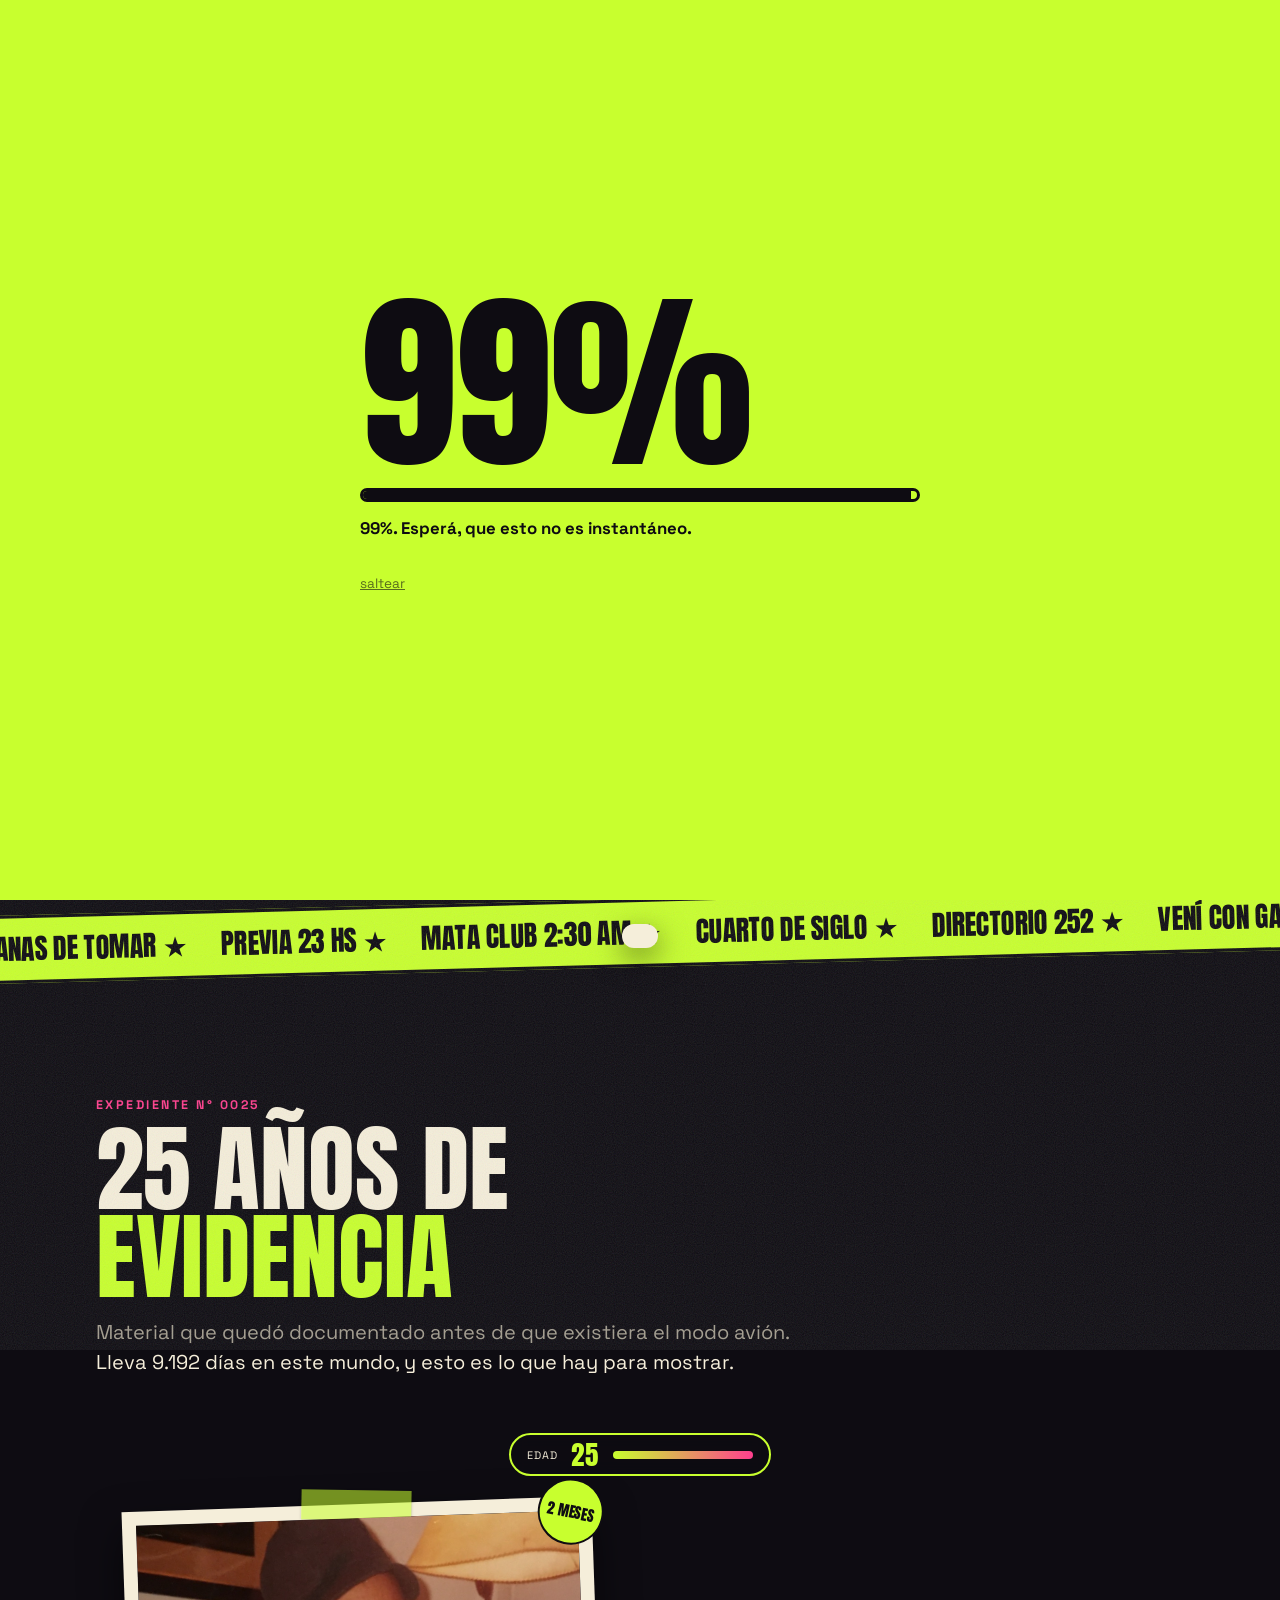
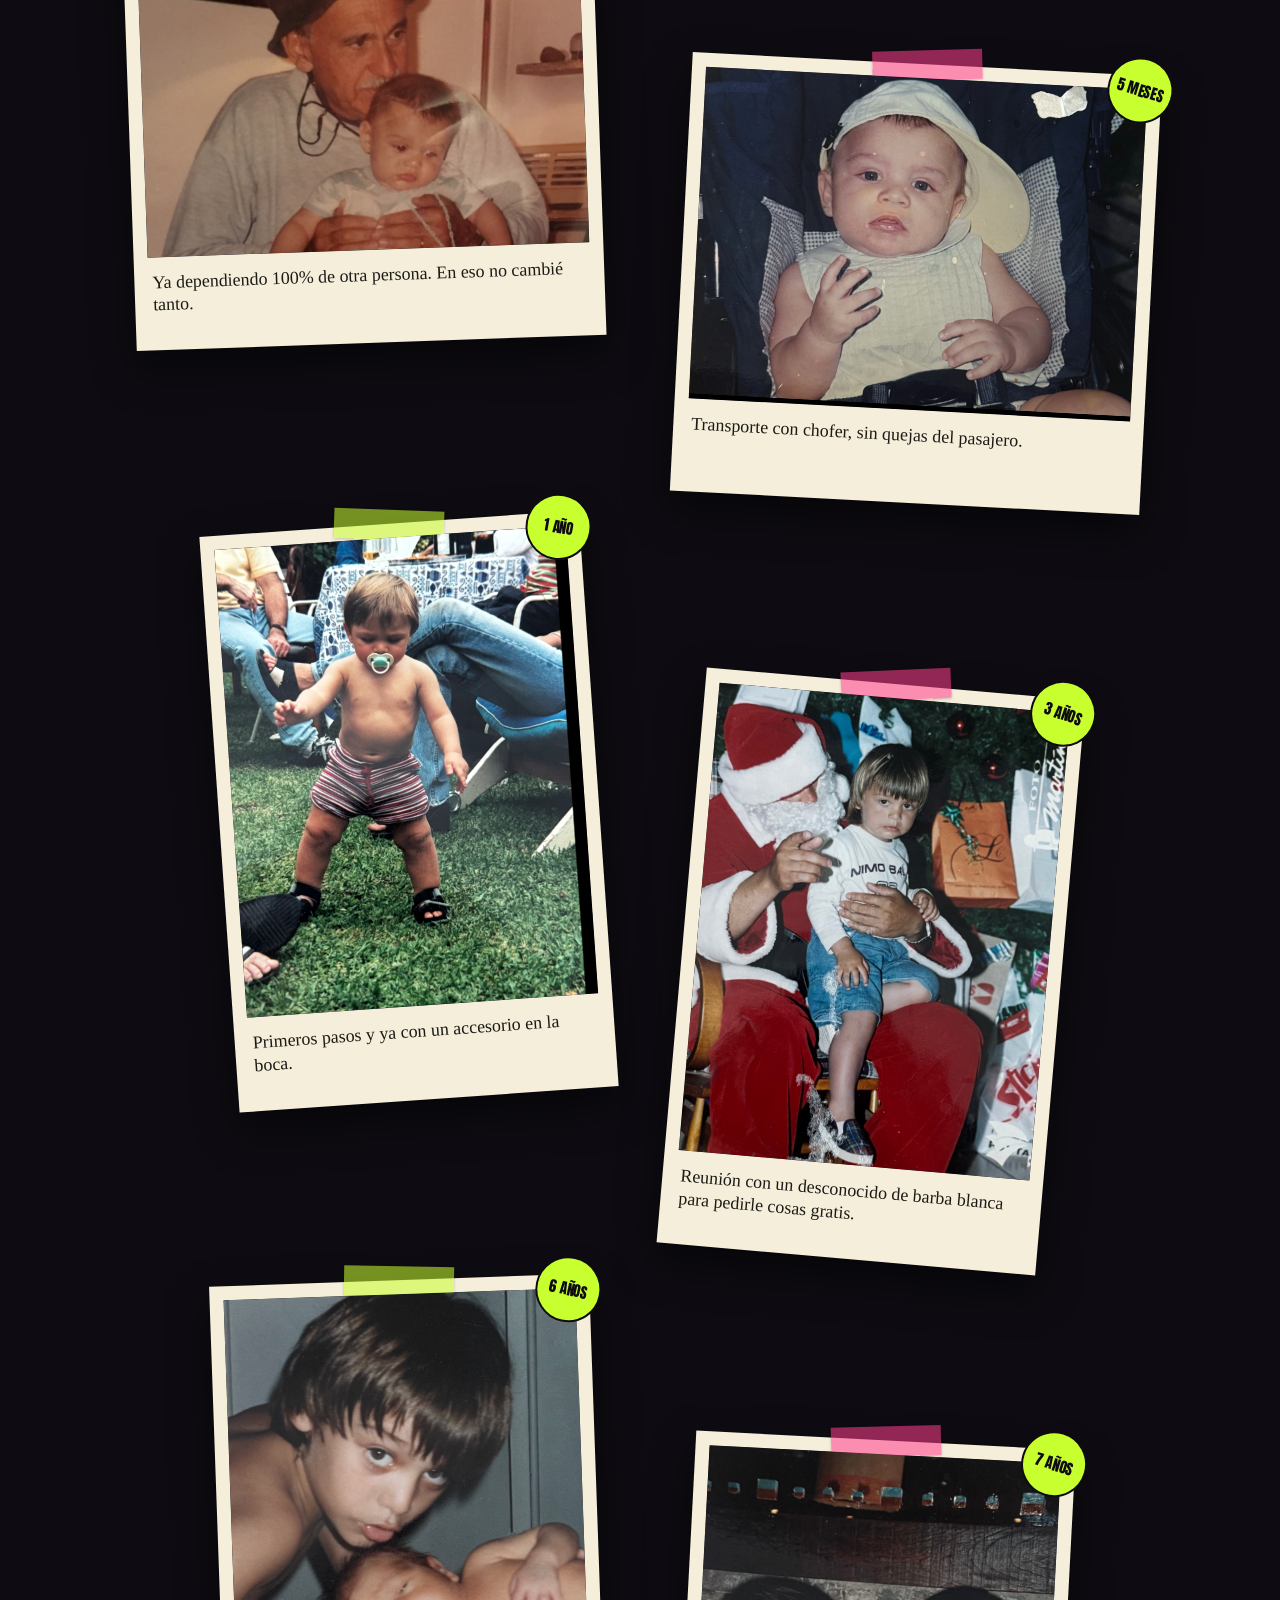
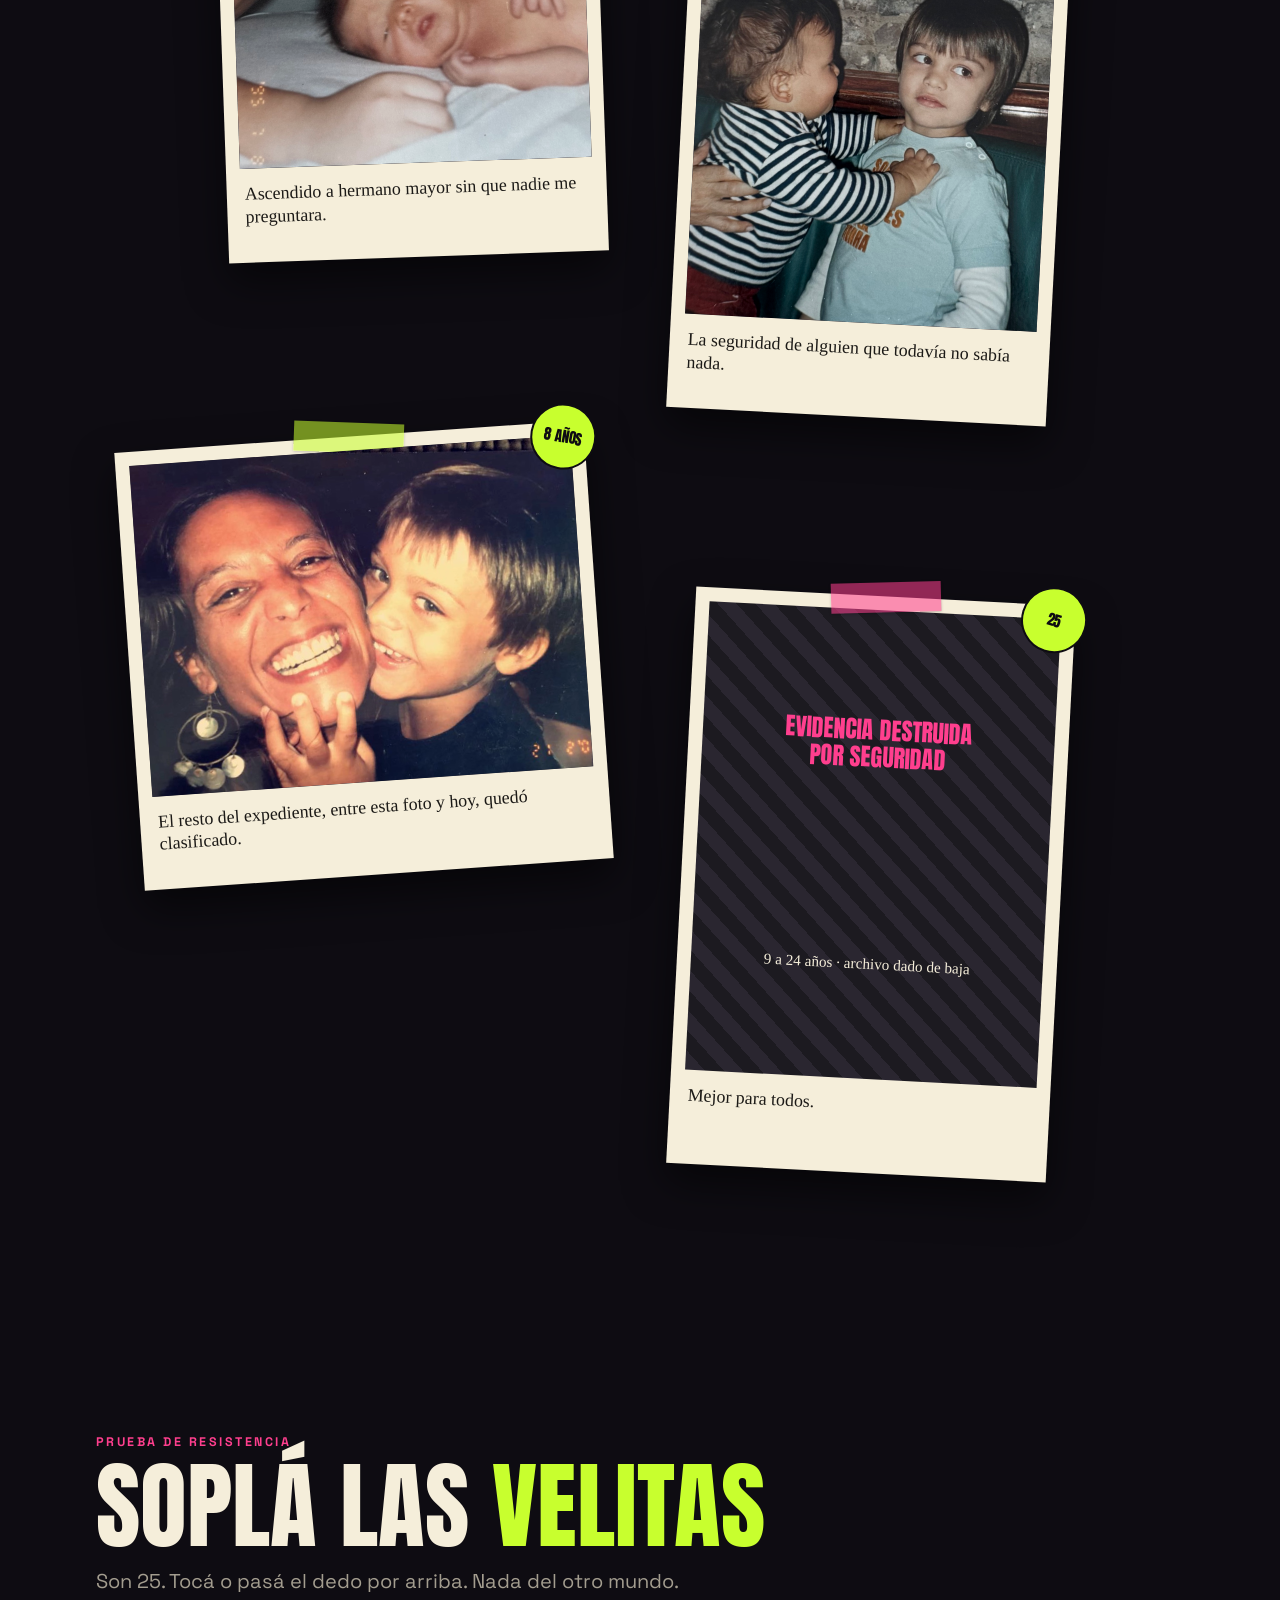
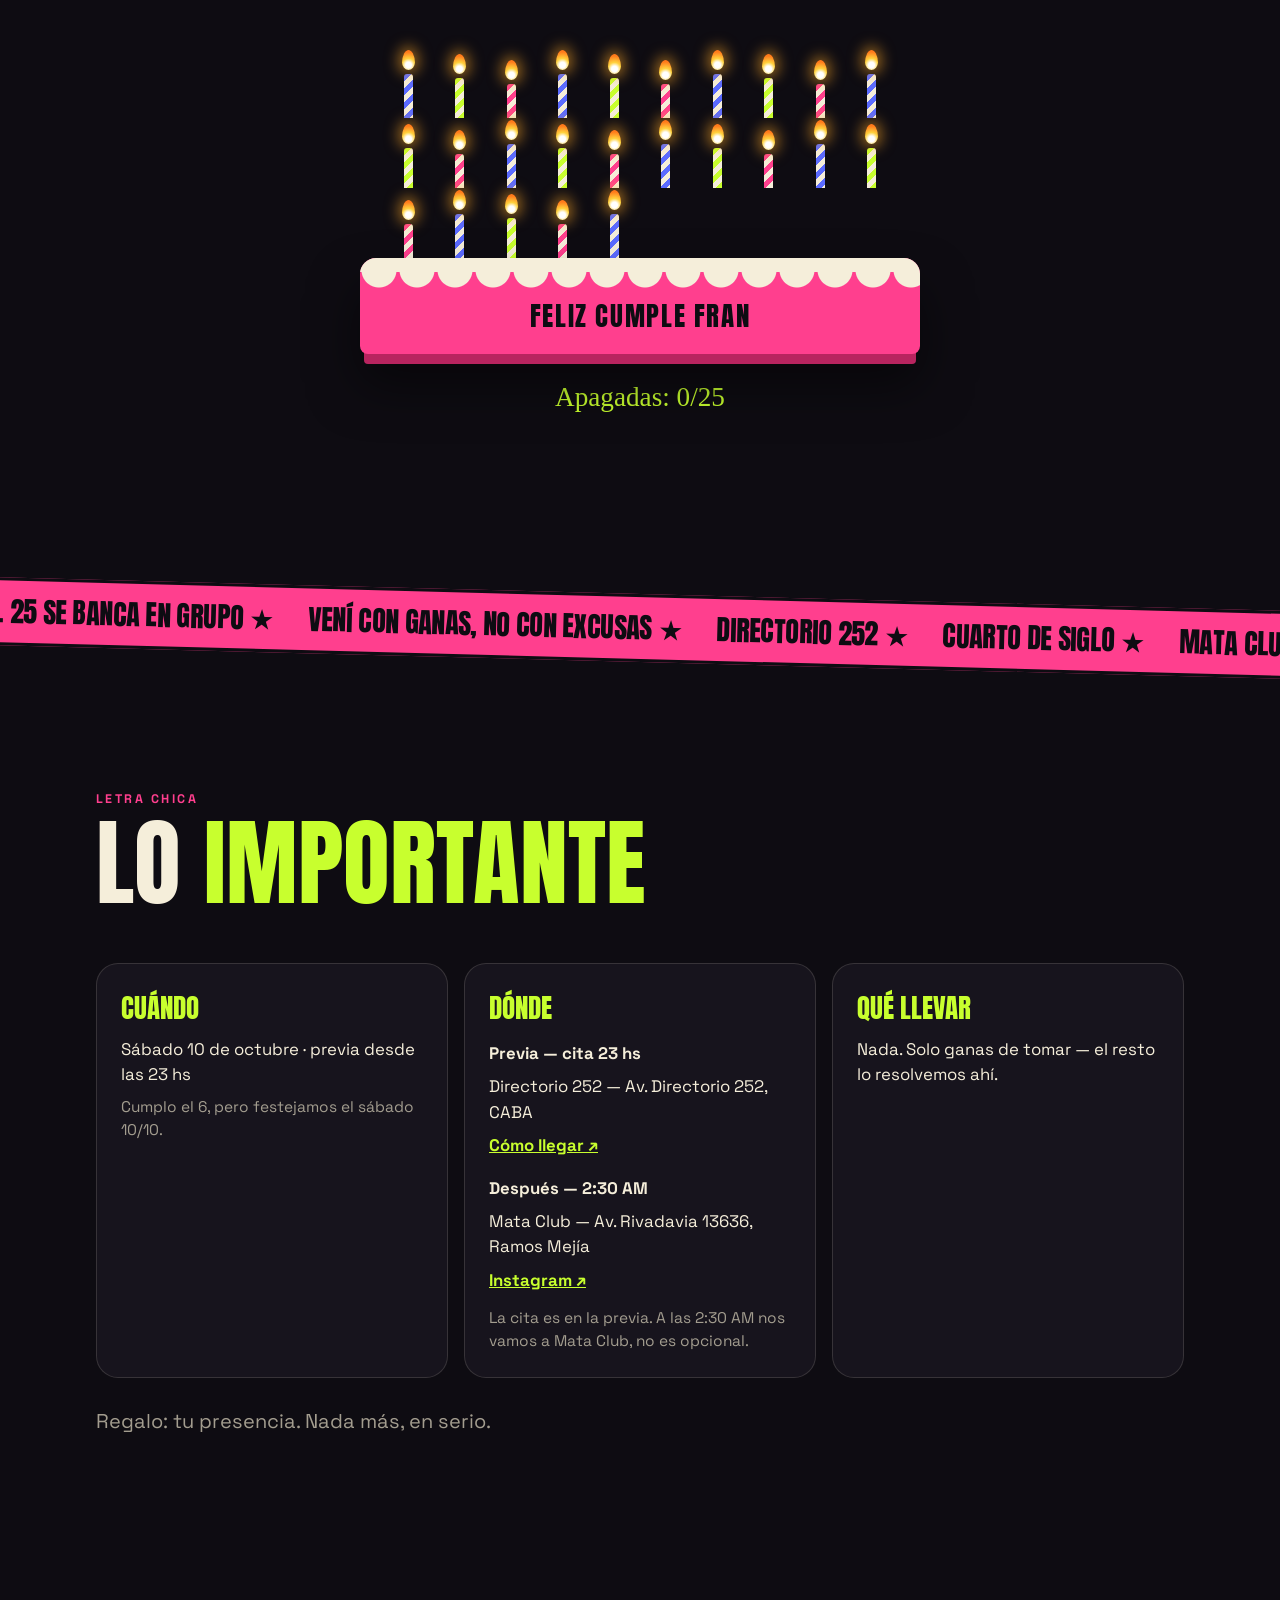
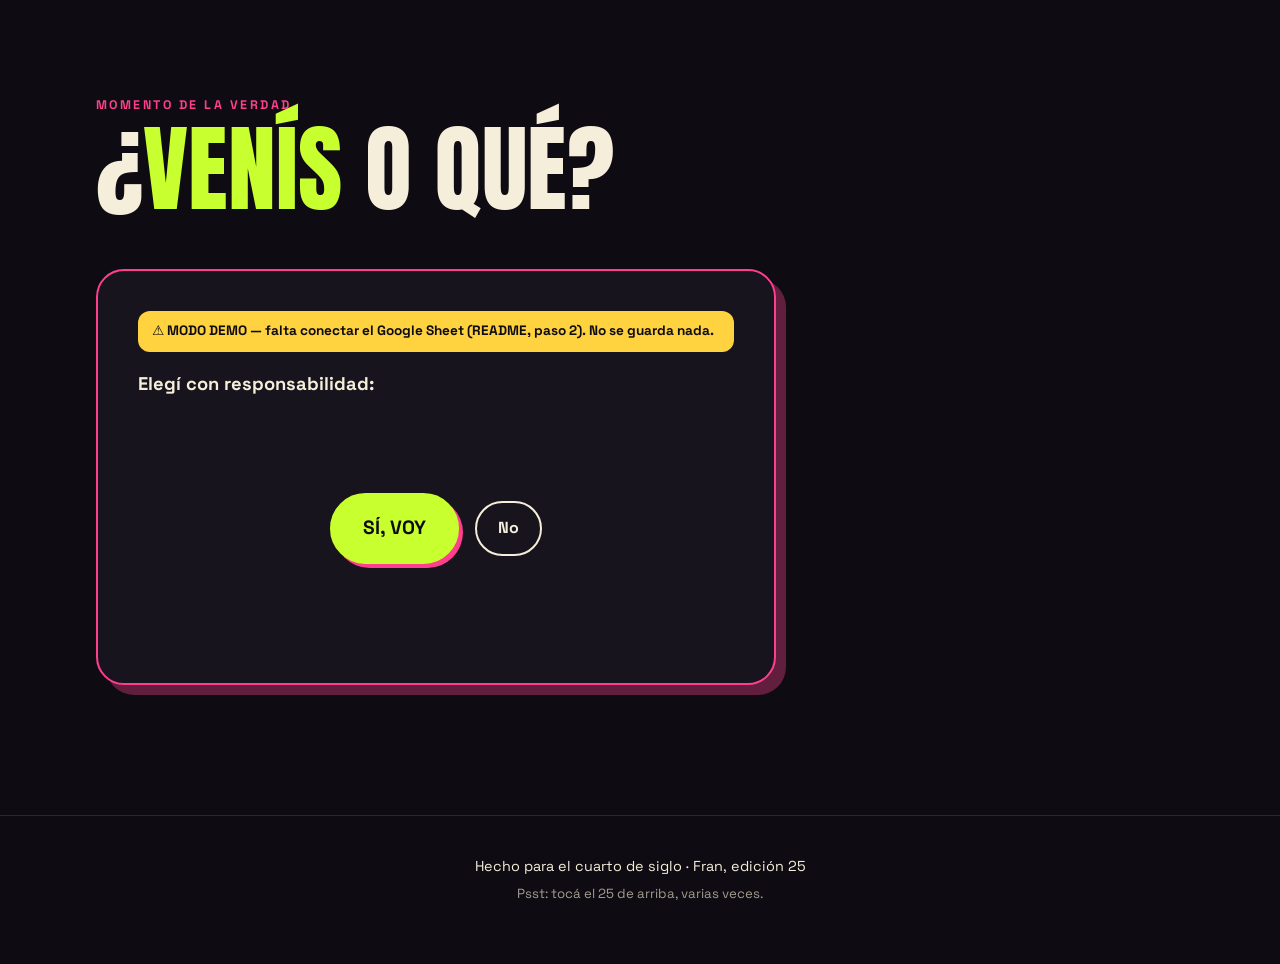
==== index.html @ 1d2de3bd "Invitación para el cumple de 25 de Fran Sitio estático (HTML/CSS/JS vanilla) con RSVP por pasos, pre" ====
<!doctype html>
<html lang="es-AR">
<head>
  <meta charset="utf-8">
  <meta name="viewport" content="width=device-width, initial-scale=1, viewport-fit=cover">
  <meta name="robots" content="noindex, nofollow">
  <meta name="theme-color" content="#0e0c12">
  <title>Fran cumple 25</title>
  <meta name="description" content="Cuarto de siglo. Previa, después Mata Club. Confirmá tu asistencia.">

  <!-- Preview al compartir por WhatsApp. og:image tiene que ser URL ABSOLUTA (ver README) -->
  <meta property="og:title" content="Fran cumple 25">
  <meta property="og:description" content="Sábado 10/10 · Previa 23 hs · Confirmá acá.">
  <meta property="og:type" content="website">
  <meta property="og:url" content="https://fran-cumple-25.netlify.app/">
  <meta property="og:image" content="https://fran-cumple-25.netlify.app/img/og.jpg">

  <link rel="icon" href="data:image/svg+xml,<svg xmlns='http://www.w3.org/2000/svg' viewBox='0 0 100 100'><text y='.9em' font-size='90'>🎂</text></svg>">
  <link rel="preconnect" href="https://fonts.googleapis.com">
  <link rel="preconnect" href="https://fonts.gstatic.com" crossorigin>
  <link href="https://fonts.googleapis.com/css2?family=Anton&family=Permanent+Marker&family=Space+Grotesk:wght@400;500;700&display=swap" rel="stylesheet">
  <link rel="stylesheet" href="css/styles.css">
</head>
<body class="is-loading">

  <div class="grain" aria-hidden="true"></div>
  <canvas id="confetti" aria-hidden="true"></canvas>
  <div id="toast" role="status" aria-live="polite"></div>
  <div class="egg-badge" id="egg-badge" aria-live="polite"></div>

  <!-- ============ LOADER ============ -->
  <div id="loader">
    <div class="loader-inner">
      <p class="loader-pct"><span id="loader-num">0</span>%</p>
      <div class="loader-bar"><i id="loader-fill"></i></div>
      <p class="loader-msg" id="loader-msg">Cargando un cuarto de siglo…</p>
      <button class="loader-skip" id="loader-skip" type="button">saltear</button>
    </div>
  </div>

  <!-- ============ HERO ============ -->
  <header class="hero">
    <div class="hero-top">
      <span>★ Invitación oficial ★</span>
    </div>

    <svg class="badge" viewBox="0 0 200 200" aria-hidden="true">
      <defs><path id="circ" d="M100,100 m-76,0 a76,76 0 1,1 152,0 a76,76 0 1,1 -152,0"/></defs>
      <circle cx="100" cy="100" r="99"/>
      <g class="badge-spin">
        <text><textPath href="#circ" textLength="470">25 AÑOS ★ 10/10 ★ 25 AÑOS ★ 10/10 ★</textPath></text>
      </g>
      <text class="badge-sub" x="100" y="112" text-anchor="middle">25 · 10/10</text>
    </svg>

    <h1 class="hero-title">
      <span class="hero-name" id="hero-name" data-cfg="nombre"></span>
      <span class="hero-row">
        <span class="hero-cumple">cumple</span>
        <button class="hero-25" id="hero-25" type="button" aria-label="25 años">25</button>
      </span>
    </h1>

    <p class="hero-sub" id="hero-sub">Un cuarto de siglo. No redondea ni para bien ni para mal.</p>

    <p class="hero-meta">
      <span data-cfg="fechaTexto"></span>
    </p>

    <div class="countdown" id="countdown" aria-label="Cuenta regresiva">
      <div><b id="cd-d">00</b><small>días</small></div>
      <div><b id="cd-h">00</b><small>horas</small></div>
      <div><b id="cd-m">00</b><small>min</small></div>
      <div><b id="cd-s">00</b><small>seg</small></div>
    </div>

    <p class="hero-scroll">bajá que hay más ↓</p>
  </header>

  <div class="tape" aria-hidden="true"><div class="tape-track" id="tape-1"></div></div>

  <!-- ============ FOTOS ============ -->
  <section class="section fotos" id="fotos">
    <div class="section-head">
      <p class="kicker">Expediente N° 0025</p>
      <h2>25 años de <em>evidencia</em></h2>
      <p class="lead">Material que quedó documentado antes de que existiera el modo avión. <span id="vivo"></span></p>
    </div>

    <div class="edadometro" id="edadometro">
      <span class="edad-label">EDAD</span>
      <b id="edad-num">00</b>
      <span class="edad-bar"><i id="edad-fill"></i></span>
    </div>

    <div class="polaroids" id="polaroids"></div>
  </section>

  <!-- ============ VELITAS ============ -->
  <section class="section velas-sec" id="velitas">
    <div class="section-head">
      <p class="kicker">Prueba de resistencia</p>
      <h2>Soplá las <em>velitas</em></h2>
      <p class="lead">Son 25. Tocá o pasá el dedo por arriba. Nada del otro mundo.</p>
    </div>
    <div class="cake" id="cake">
      <div class="velas" id="velas"></div>
      <div class="cake-body" aria-hidden="true"><span>FELIZ CUMPLE <span data-cfg="nombre"></span></span></div>
    </div>
    <p class="velas-status" id="velas-status" aria-live="polite">Apagadas: 0/25</p>
    <button class="btn btn-ghost" id="velas-reset" type="button" hidden>Prenderlas de nuevo</button>
  </section>

  <div class="tape tape-pink" aria-hidden="true"><div class="tape-track" id="tape-2"></div></div>

  <!-- ============ INFO ============ -->
  <section class="section info" id="info">
    <div class="section-head">
      <p class="kicker">Letra chica</p>
      <h2>Lo <em>importante</em></h2>
    </div>
    <div class="cards">
      <article class="card">
        <h3>Cuándo</h3>
        <p data-cfg="fechaTexto"></p>
        <p class="muted">Cumplo el 6, pero festejamos el sábado 10/10.</p>
      </article>
      <article class="card">
        <h3>Dónde</h3>
        <p class="card-sub">Previa — cita <span data-cfg="previa.cita"></span></p>
        <p><span data-cfg="previa.nombre"></span> — <span data-cfg="previa.direccion"></span></p>
        <p class="card-links">
          <a data-href="previa.maps" target="_blank" rel="noopener">Cómo llegar ↗</a>
        </p>
        <p class="card-sub" style="margin-top:10px">Después — <span data-cfg="after.hora"></span></p>
        <p><span data-cfg="after.nombre"></span> — <span data-cfg="after.direccion"></span></p>
        <p class="card-links">
          <a data-href="after.instagram" target="_blank" rel="noopener">Instagram ↗</a>
        </p>
        <p class="muted" style="margin-top:6px">La cita es en la previa. A las <span data-cfg="after.hora"></span> nos vamos a Mata Club, no es opcional.</p>
      </article>
      <article class="card">
        <h3>Qué llevar</h3>
        <p>Nada. Solo ganas de tomar — el resto lo resolvemos ahí.</p>
      </article>
    </div>
    <p class="lead info-extra">Regalo: tu presencia. Nada más, en serio.</p>
  </section>

  <!-- ============ RSVP ============ -->
  <section class="section rsvp" id="rsvp">
    <div class="section-head">
      <p class="kicker">Momento de la verdad</p>
      <h2>¿<em>Venís</em> o qué?</h2>
    </div>

    <div class="rsvp-box">
      <p class="demo-flag" id="demo-flag" hidden>⚠️ MODO DEMO — falta conectar el Google Sheet (README, paso 2). No se guarda nada.</p>

      <!-- Paso 1: sí / no -->
      <div class="step is-active" data-step="choice">
        <p class="step-q">Elegí con responsabilidad:</p>
        <div class="arena" id="arena">
          <button class="btn btn-acid btn-big" id="btn-si" type="button">SÍ, VOY</button>
          <button class="btn btn-ghost" id="btn-no" type="button">No</button>
        </div>
      </div>

      <!-- Paso 2: datos -->
      <form class="step" data-step="datos" id="form-datos" novalidate>
        <p class="step-count">Paso 1 de 2 — Tus datos</p>
        <label>Género *
          <select name="genero" required>
            <option value="" disabled selected>Elegí una opción</option>
            <option value="hombre">Hombre</option>
            <option value="mujer">Mujer</option>
          </select>
        </label>
        <label>Nombre y apellido *
          <input name="nombre" type="text" autocomplete="name" required maxlength="80" placeholder="Como en el DNI, para que no haya lío en la puerta">
        </label>
        <label>Mensaje para el cumpleañero <span class="opt">(opcional)</span>
          <textarea name="mensaje" rows="3" maxlength="500" placeholder="Algo copado, o directamente nada"></textarea>
        </label>
        <!-- honeypot anti-bots: los humanos no lo ven -->
        <input class="hp" name="website" type="text" tabindex="-1" autocomplete="off" aria-hidden="true">
        <div class="step-actions">
          <button class="btn btn-ghost" type="button" data-goto="choice">← Volver</button>
          <button class="btn btn-acid" type="submit">Siguiente: la parte que duele →</button>
        </div>
      </form>

      <!-- Paso 3: pago -->
      <form class="step" data-step="pago" id="form-pago" novalidate>
        <p class="step-count">Paso 2 de 2 — La parte que duele</p>
        <p class="pay-lead">Transferí <span class="pay-precio" id="pago-precio"></span> a este alias y recién ahí confirmá:</p>

        <div class="alias">
          <div>
            <small>ALIAS</small>
            <b id="alias-text" data-cfg="pago.alias"></b>
            <small>Titular: <span data-cfg="pago.titular"></span></small>
          </div>
          <button class="btn btn-pink" type="button" id="alias-copy">Copiar</button>
        </div>

        <label>¿A nombre de quién sale la transferencia? *
          <input name="titular" type="text" required maxlength="80" placeholder="Para encontrarte en el home banking">
        </label>

        <label class="check">
          <input name="transfirio" type="checkbox" required>
          <span>Ya transferí.</span>
        </label>

        <p class="form-error" id="pago-error" hidden></p>
        <div class="step-actions">
          <button class="btn btn-ghost" type="button" data-goto="datos">← Volver</button>
          <button class="btn btn-acid" type="submit" id="btn-confirmar">Confirmar asistencia</button>
        </div>
      </form>

      <!-- Paso alternativo: no viene -->
      <form class="step" data-step="no" id="form-no" novalidate>
        <p class="step-count">Qué decepción.</p>
        <label>Nombre y apellido *
          <input name="nombre" type="text" autocomplete="name" required maxlength="80" placeholder="Para saber a quién dejar de saludar">
        </label>
        <label>Excusa *
          <textarea name="excusa" rows="3" required maxlength="500" placeholder="'Tengo un compromiso' ya la usaron"></textarea>
        </label>
        <input class="hp" name="website" type="text" tabindex="-1" autocomplete="off" aria-hidden="true">
        <p class="form-error" id="no-error" hidden></p>
        <div class="step-actions">
          <button class="btn btn-acid" type="button" data-goto="choice">Me arrepentí, voy</button>
          <button class="btn btn-ghost" type="submit" id="btn-no-enviar">Enviar excusa</button>
        </div>
      </form>

      <!-- Éxito: ticket -->
      <div class="step" data-step="ok">
        <p class="ok-title">Adentro.</p>
        <p class="ok-lead">Sacale captura a tu entrada.</p>
        <div class="ticket" id="ticket">
          <div class="ticket-main">
            <small>ENTRADA OFICIAL · <span data-cfg="nombre"></span> cumple 25</small>
            <b class="ticket-name" id="ticket-name">—</b>
            <p><span data-cfg="fechaTexto"></span><br><span data-cfg="previa.nombre"></span> · <span data-cfg="previa.direccion"></span></p>
            <p class="ticket-vale">VALE POR: un lugar en la previa y en Mata Club</p>
          </div>
          <div class="ticket-stub">
            <span class="ticket-num" id="ticket-num">N° 0025-0000</span>
            <span class="barcode" aria-hidden="true"></span>
            <span class="ticket-admit">ADMIT ONE</span>
          </div>
        </div>
        <p class="muted center">La entrada se valida cuando Fran vea la transferencia.</p>
      </div>

      <!-- Éxito: no viene -->
      <div class="step" data-step="ok-no">
        <p class="ok-title">Excusa recibida.</p>
        <p class="ok-lead">Si cambiás de opinión, recargá la página y decí que sí.</p>
      </div>
    </div>
  </section>

  <footer class="footer">
    <p>Hecho para el cuarto de siglo · <span data-cfg="nombre"></span>, edición 25</p>
    <p class="muted">Psst: tocá el 25 de arriba, varias veces.</p>
  </footer>

  <script src="js/config.js"></script>
  <script src="js/main.js"></script>
</body>
</html>
---- css/styles.css ----
/* ============================================================
   Fran cumple 25 — negro, verde ácido y polaroids
   ============================================================ */
:root {
  --bg: #0e0c12;
  --bg-2: #17141d;
  --ink: #f5eeda;
  --muted: #a39d8f;
  --acid: #c8ff2e;
  --pink: #ff3f8e;
  --blue: #5b6bff;
  --paper: #f5eeda;
  --dark: #0e0c12;
  --display: "Anton", "Impact", "Arial Narrow Bold", sans-serif;
  --body: "Space Grotesk", system-ui, -apple-system, "Segoe UI", sans-serif;
  --hand: "Permanent Marker", "Comic Sans MS", cursive;
  --gutter: clamp(18px, 5vw, 56px);
  --ease-out: cubic-bezier(.2, .9, .25, 1.15);
}

*, *::before, *::after { box-sizing: border-box; }
html { scroll-behavior: smooth; -webkit-text-size-adjust: 100%; overflow-x: clip; }
html.modo-crisis { --acid: #ff3f8e; --pink: #c8ff2e; }
body {
  margin: 0;
  background: var(--bg);
  color: var(--ink);
  font-family: var(--body);
  font-size: 1.05rem;
  line-height: 1.5;
  overflow-x: hidden;
  -webkit-font-smoothing: antialiased;
}
body.is-loading { overflow: hidden; }
img { max-width: 100%; display: block; }
a { color: var(--acid); }
h1, h2, h3, p { margin: 0; }
button { font: inherit; color: inherit; cursor: pointer; }
[hidden] { display: none !important; }
::selection { background: var(--pink); color: var(--dark); }

.muted { color: var(--muted); font-size: .92em; }
.center { text-align: center; }

/* ---------- textura + capas fijas ---------- */
.grain {
  position: fixed; inset: -50%; z-index: 50; pointer-events: none; opacity: .13;
  background-image: url("data:image/svg+xml,%3Csvg xmlns='http://www.w3.org/2000/svg' width='200' height='200'%3E%3Cfilter id='n'%3E%3CfeTurbulence type='fractalNoise' baseFrequency='.9' numOctaves='2' stitchTiles='stitch'/%3E%3C/filter%3E%3Crect width='100%25' height='100%25' filter='url(%23n)'/%3E%3C/svg%3E");
  animation: grain 1.2s steps(6) infinite;
}
@keyframes grain {
  0% { transform: translate(0, 0); } 20% { transform: translate(-3%, 2%); }
  40% { transform: translate(2%, -3%); } 60% { transform: translate(-2%, -2%); }
  80% { transform: translate(3%, 3%); } 100% { transform: translate(0, 0); }
}
#confetti { position: fixed; inset: 0; width: 100%; height: 100%; z-index: 90; pointer-events: none; }
#toast {
  position: fixed; left: 50%; bottom: 24px; z-index: 95;
  transform: translate(-50%, calc(100% + 48px)); transition: transform .45s var(--ease-out);
  background: var(--ink); color: var(--dark); font-weight: 700;
  padding: 12px 18px; border-radius: 999px; max-width: calc(100vw - 32px); text-align: center;
  box-shadow: 0 10px 30px rgba(0, 0, 0, .5);
}
#toast.show { transform: translate(-50%, 0); }

/* ---------- botones ---------- */
.btn {
  display: inline-flex; align-items: center; justify-content: center; gap: .4em;
  font-family: var(--body); font-weight: 700; font-size: 1rem; text-decoration: none;
  padding: .85em 1.3em; border-radius: 999px; border: 2px solid var(--dark);
  box-shadow: 4px 4px 0 var(--dark); transition: transform .15s, box-shadow .15s;
  -webkit-tap-highlight-color: transparent;
}
.btn:hover { transform: translate(-2px, -2px); box-shadow: 6px 6px 0 var(--dark); }
.btn:active { transform: translate(3px, 3px); box-shadow: 1px 1px 0 var(--dark); }
.btn-acid { background: var(--acid); color: var(--dark); }
.btn-pink { background: var(--pink); color: var(--dark); }
.btn-ghost { background: transparent; color: var(--ink); border-color: var(--ink); box-shadow: none; }
.btn-ghost:hover { box-shadow: none; background: rgba(245, 238, 218, .08); }
.btn-big { font-size: 1.2rem; padding: 1em 1.6em; }
.btn[disabled] { opacity: .6; pointer-events: none; }
.hero .btn-acid, .rsvp .btn-acid { box-shadow: 4px 4px 0 var(--pink); border-color: var(--acid); }
.hero .btn-acid:hover, .rsvp .btn-acid:hover { box-shadow: 6px 6px 0 var(--pink); }

/* ---------- loader ---------- */
#loader {
  position: fixed; inset: 0; z-index: 100; background: var(--acid); color: var(--dark);
  display: grid; place-items: center; padding: var(--gutter);
  transition: clip-path .9s cubic-bezier(.8, 0, .2, 1);
  clip-path: inset(0 0 0 0);
}
#loader.done { clip-path: inset(0 0 100% 0); pointer-events: none; }
.loader-inner { width: min(560px, 100%); }
.loader-pct { font-family: var(--display); font-size: clamp(5rem, 28vw, 12rem); line-height: .9; }
.loader-bar { height: 14px; border: 3px solid var(--dark); border-radius: 99px; overflow: hidden; margin: 18px 0 14px; }
.loader-bar i { display: block; height: 100%; width: 0%; background: var(--dark); transition: width .3s; }
.loader-msg { font-weight: 700; min-height: 3em; }
.loader-skip { background: none; border: 0; padding: 8px 0; text-decoration: underline; opacity: .6; font-size: .85rem; }

/* ---------- hero ---------- */
.hero {
  position: relative; min-height: 100svh; padding: 18px var(--gutter) 28px;
  display: flex; flex-direction: column; align-items: flex-start; justify-content: center; gap: 14px;
  background:
    radial-gradient(60vw 50vh at 85% 10%, rgba(255, 63, 142, .22), transparent 70%),
    radial-gradient(70vw 60vh at 0% 100%, rgba(91, 107, 255, .22), transparent 70%);
  overflow: hidden;
}
.hero-top {
  position: absolute; top: 16px; left: var(--gutter); right: var(--gutter);
  display: flex; justify-content: space-between; gap: 12px;
  font-size: .72rem; letter-spacing: .14em; text-transform: uppercase; color: var(--muted);
}
.hero-title { font-family: var(--display); font-weight: 400; text-transform: uppercase; line-height: .82; width: 100%; margin-top: 36px; }
.hero-name {
  display: block; white-space: nowrap;
  font-size: min(calc(86vw / (var(--n, 4) * .58)), 17rem, 36svh);
  letter-spacing: -.01em;
}
.hero-name .ch { display: inline-block; transform: translateY(-130%) rotate(-12deg); opacity: 0; }
body:not(.is-loading) .hero-name .ch { animation: drop .8s var(--ease-out) forwards; animation-delay: calc(var(--i) * 70ms + 350ms); }
@keyframes drop { to { transform: none; opacity: 1; } }

.hero-row { display: flex; align-items: center; gap: clamp(10px, 3vw, 28px); margin-top: .04em; }
.hero-cumple {
  font-family: var(--hand); text-transform: none; color: var(--dark); background: var(--pink);
  font-size: clamp(1.4rem, 6vw, 3.4rem); line-height: 1; padding: .25em .5em .3em; transform: rotate(-6deg);
  box-shadow: 4px 4px 0 var(--ink);
}
.hero-25 {
  font-family: var(--display); font-size: min(44vw, 22rem, 40svh); line-height: .85;
  background: none; border: 0; padding: 0; color: transparent;
  -webkit-text-stroke: clamp(2px, .6vw, 5px) var(--acid);
  text-shadow: 0 0 18px rgba(200, 255, 46, .55), 0 0 60px rgba(200, 255, 46, .35);
  animation: flicker 5s infinite; user-select: none; -webkit-tap-highlight-color: transparent;
  transition: transform .2s var(--ease-out);
}
.hero-25:active { transform: scale(.94) rotate(-3deg); }
@keyframes flicker {
  0%, 18%, 22%, 25%, 53%, 57%, 100% { opacity: 1; }
  20%, 24%, 55% { opacity: .35; }
}
.hero-sub { font-size: clamp(1.05rem, 2.6vw, 1.5rem); max-width: 34ch; color: var(--ink); }
.hero-meta { display: flex; flex-wrap: wrap; gap: 4px 12px; font-weight: 700; text-transform: uppercase; letter-spacing: .06em; font-size: .92rem; color: var(--acid); }
.hero-meta .dot { color: var(--pink); }

.countdown { display: flex; gap: 8px; }
.countdown div {
  background: var(--bg-2); border: 1px solid rgba(245, 238, 218, .15); border-radius: 12px;
  padding: 8px 0 6px; width: clamp(62px, 17vw, 84px); text-align: center;
}
.countdown b { display: block; font-family: var(--display); font-weight: 400; font-size: clamp(1.7rem, 6vw, 2.4rem); line-height: 1; font-variant-numeric: tabular-nums; }
.countdown small { font-size: .65rem; text-transform: uppercase; letter-spacing: .12em; color: var(--muted); }
.countdown.is-over { font-family: var(--hand); font-size: 1.4rem; color: var(--pink); }
.hero-scroll { font-size: .8rem; color: var(--muted); animation: bob 2s ease-in-out infinite; }
@keyframes bob { 50% { transform: translateY(6px); } }

.badge {
  position: absolute; right: 8px; bottom: 18px;
  width: clamp(104px, 22vw, 190px); height: auto; transform: rotate(12deg);
  filter: drop-shadow(5px 6px 0 rgba(0, 0, 0, .6)); z-index: 2;
}
.badge circle { fill: var(--pink); }
.badge text { font-family: var(--display); font-size: 15px; fill: var(--dark); letter-spacing: 2px; }
.badge .badge-sub { font-size: 22px; letter-spacing: 0; }
.badge-spin { transform-origin: 100px 100px; animation: spin 14s linear infinite; }
@keyframes spin { to { transform: rotate(360deg); } }

.egg-badge {
  position: fixed; left: 50%; top: 18px; z-index: 96; transform: translate(-50%, -140%);
  background: var(--ink); color: var(--dark); font-family: var(--display); text-transform: uppercase;
  padding: 10px 20px; border-radius: 14px; border: 3px solid var(--dark); box-shadow: 5px 5px 0 var(--pink);
  transition: transform .4s var(--ease-out); font-size: 1rem; text-align: center; max-width: calc(100vw - 32px);
}
.egg-badge.show { transform: translate(-50%, 0); }

/* desktop: todo el título en una línea para llenar el ancho */
@media (min-width: 1000px) {
  .hero-title { display: flex; align-items: center; flex-wrap: wrap; gap: 0 3vw; margin-top: 24px; }
  .hero-name { font-size: min(17vw, 46svh); }
  .hero-25 { font-size: min(19vw, 50svh); }
  .hero-cumple { font-size: clamp(2rem, 3.4vw, 3.6rem); }
  .badge { bottom: clamp(30px, 8vh, 90px); right: clamp(30px, 6vw, 120px); width: clamp(180px, 16vw, 250px); }
}

/* ---------- cinta / marquee ---------- */
.tape { background: var(--acid); color: var(--dark); overflow: hidden; transform: rotate(-1.5deg) scale(1.03); border-block: 3px solid var(--dark); position: relative; z-index: 3; }
.tape-pink { background: var(--pink); transform: rotate(1.5deg) scale(1.03); }
.tape-track { display: flex; width: max-content; animation: marquee 28s linear infinite; font-family: var(--display); font-size: clamp(1.1rem, 3.4vw, 1.7rem); text-transform: uppercase; padding: .35em 0; white-space: nowrap; }
.tape-pink .tape-track { animation-direction: reverse; }
.tape-track span { padding-right: 1.2em; }
@keyframes marquee { to { transform: translateX(-50%); } }

/* ---------- secciones ---------- */
.section { padding: clamp(64px, 12vw, 130px) var(--gutter); max-width: 1200px; margin: 0 auto; }
.section-head { margin-bottom: clamp(28px, 6vw, 56px); max-width: 720px; }
.kicker { font-size: .78rem; letter-spacing: .2em; text-transform: uppercase; color: var(--pink); font-weight: 700; margin-bottom: 10px; }
h2 { font-family: var(--display); font-weight: 400; text-transform: uppercase; font-size: clamp(2.6rem, 10vw, 6rem); line-height: .92; }
h2 em { font-style: normal; color: var(--acid); }
.lead { margin-top: 16px; font-size: clamp(1.05rem, 2.2vw, 1.25rem); color: var(--muted); }
.lead span { color: var(--ink); }

.reveal { opacity: 0; transform: translateY(40px); transition: opacity .7s, transform .7s var(--ease-out); }
.reveal.in { opacity: 1; transform: none; }

/* ---------- edadómetro + polaroids ---------- */
.edadometro {
  position: sticky; top: 10px; z-index: 20; margin: 0 auto 28px; width: fit-content; max-width: 100%;
  display: flex; align-items: center; gap: 10px; justify-content: center; white-space: nowrap;
  background: rgba(14, 12, 18, .85); backdrop-filter: blur(8px); -webkit-backdrop-filter: blur(8px);
  border: 2px solid var(--acid); border-radius: 999px; padding: 6px 16px;
  font-size: .68rem; letter-spacing: .08em; text-transform: uppercase;
}
.edadometro b { font-family: var(--display); font-weight: 400; font-size: 1.7rem; line-height: 1; color: var(--acid); min-width: 1.3em; text-align: center; font-variant-numeric: tabular-nums; }
.edad-bar { width: clamp(36px, 12vw, 140px); height: 8px; border-radius: 9px; background: rgba(245, 238, 218, .15); overflow: hidden; }
.edad-bar i { display: block; height: 100%; width: 0; background: linear-gradient(90deg, var(--acid), var(--pink)); transition: width .5s; }

.fotos { overflow-x: clip; }
.polaroids { display: grid; align-items: start; grid-template-columns: 1fr; gap: clamp(36px, 8vw, 70px); justify-items: center; }
.polaroid {
  position: relative; width: min(84%, 380px); background: var(--paper); color: #1c1a17;
  padding: 14px 14px 18px; box-shadow: 0 18px 40px rgba(0, 0, 0, .55);
  transform: rotate(var(--r, 0deg)); transition: transform .45s var(--ease-out), opacity .7s;
}
.polaroid.reveal { opacity: 0; transform: translateY(70px) rotate(calc(var(--r) * 4)) scale(.92); }
.polaroid.reveal.in { opacity: 1; transform: rotate(var(--r)); }
.polaroid:hover, .polaroid:focus-visible { transform: rotate(0deg) scale(1.04); z-index: 5; }
.polaroid::before { /* cinta scotch */
  content: ""; position: absolute; top: -14px; left: 50%; width: 110px; height: 30px;
  transform: translateX(-50%) rotate(calc(var(--r) * -1.5));
  background: rgba(200, 255, 46, .55); box-shadow: 0 1px 3px rgba(0, 0, 0, .2);
}
.polaroid:nth-child(even)::before { background: rgba(255, 63, 142, .55); }
.polaroid-img { aspect-ratio: 3 / 4; background: #2a2630; overflow: hidden; }
.polaroid.is-wide { width: min(92%, 470px); }
.polaroid.is-wide .polaroid-img { aspect-ratio: 4 / 3; }
.polaroid-img img { width: 100%; height: 100%; object-fit: cover; filter: saturate(.9) contrast(1.05); }
.polaroid-ph {
  width: 100%; height: 100%; display: grid; place-items: center; text-align: center; color: var(--ink); padding: 16px;
  background: repeating-linear-gradient(45deg, #2a2630 0 14px, #231f29 14px 28px); font-size: .85rem;
}
.polaroid-ph span { font-size: 3.2rem; display: block; }
.polaroid-ph code { color: var(--acid); }
.polaroid figcaption { font-family: var(--hand); font-size: 1.12rem; line-height: 1.25; padding: 14px 4px 0; min-height: 4.2em; }
.polaroid-edad {
  position: absolute; top: -18px; right: -12px; min-width: 66px; height: 66px; padding: 0 6px; border-radius: 33px;
  display: grid; place-items: center; background: var(--acid); color: var(--dark);
  font-family: var(--display); font-size: .92rem; transform: rotate(14deg); border: 2px solid var(--dark); z-index: 2;
}
figure { margin: 0; }

/* polaroid final "evidencia destruida" */
.polaroid-censura .polaroid-img { background: repeating-linear-gradient(45deg, #2a2630 0 14px, #1c1a20 14px 28px); }
.polaroid-censura .censura-text {
  width: 100%; height: 100%; display: grid; place-items: center; text-align: center; padding: 20px;
  font-family: var(--display); text-transform: uppercase; font-size: clamp(1.1rem, 4vw, 1.5rem); line-height: 1.15; color: var(--pink);
}
.polaroid-censura .censura-text small { display: block; font-family: var(--hand); color: var(--ink); text-transform: none; font-size: .95rem; margin-top: 10px; }

@media (min-width: 820px) {
  .polaroids { grid-template-columns: 1fr 1fr; column-gap: 40px; row-gap: 20px; }
  .polaroid:nth-child(odd) { justify-self: end; margin-right: 4%; }
  .polaroid:nth-child(even) { justify-self: start; margin-left: 4%; margin-top: 160px; }
}

/* ---------- velitas ---------- */
.cake { max-width: 560px; margin-inline: auto; touch-action: pan-y; user-select: none; -webkit-user-select: none; }
.velas { display: grid; grid-template-columns: repeat(10, 1fr); row-gap: 4px; padding: 0 4%; }
.vela {
  position: relative; height: 66px; padding: 0; background: none; border: 0;
  display: flex; align-items: flex-end; justify-content: center; -webkit-tap-highlight-color: transparent;
}
.vela::after { /* el palito */
  content: ""; width: 9px; height: 40px; border-radius: 3px 3px 0 0;
  background: repeating-linear-gradient(135deg, var(--acid) 0 5px, var(--ink) 5px 10px);
}
.vela:nth-child(3n)::after { background: repeating-linear-gradient(135deg, var(--pink) 0 5px, var(--ink) 5px 10px); height: 34px; }
.vela:nth-child(3n+1)::after { background: repeating-linear-gradient(135deg, var(--blue) 0 5px, var(--ink) 5px 10px); height: 44px; }
.vela i { /* la llama */
  position: absolute; left: 50%; bottom: 44px; width: 13px; height: 20px; margin-left: -6.5px;
  border-radius: 50% 50% 50% 50% / 62% 62% 38% 38%;
  background: radial-gradient(circle at 50% 75%, #fff 0 18%, #ffd23f 40%, #ff7a1a 80%);
  box-shadow: 0 0 14px 4px rgba(255, 170, 40, .55); transform-origin: 50% 100%;
  animation: llama .5s ease-in-out infinite alternate; animation-delay: calc(var(--i) * -73ms);
  transition: transform .2s, opacity .2s;
}
.vela:nth-child(3n) i { bottom: 38px; } .vela:nth-child(3n+1) i { bottom: 48px; }
@keyframes llama { from { transform: scale(1) rotate(-4deg); } to { transform: scale(1.12, .92) rotate(5deg); } }
.vela.off i { animation: none; transform: scale(0); opacity: 0; }
.vela.off::before { /* humito */
  content: ""; position: absolute; left: 50%; bottom: 46px; width: 8px; height: 8px; margin-left: -4px; border-radius: 50%;
  background: rgba(245, 238, 218, .5); animation: humo 1s ease-out forwards; pointer-events: none;
}
@keyframes humo { to { transform: translate(6px, -34px) scale(2.6); opacity: 0; } }
.vela.relit i { animation: llama .5s ease-in-out infinite alternate, reprende .45s var(--ease-out); }
@keyframes reprende { from { transform: scale(0); } 60% { transform: scale(1.7); } }
.cake-body {
  position: relative; height: 96px; border-radius: 16px 16px 8px 8px; background: var(--pink); color: var(--dark);
  display: grid; place-items: center; padding-top: 22px; font-family: var(--display); font-size: clamp(1.1rem, 4.4vw, 1.7rem);
  letter-spacing: .06em; text-transform: uppercase; box-shadow: 0 14px 0 -4px #b8245f, 0 30px 50px rgba(0, 0, 0, .5);
}
.cake-body::before { /* glaseado chorreando */
  content: ""; position: absolute; inset: 0 0 auto 0; height: 30px; border-radius: 16px 16px 0 0;
  background: radial-gradient(circle at 50% 0, var(--ink) 0 17px, transparent 18px) 0 12px / 38px 30px repeat-x, linear-gradient(var(--ink) 0 14px, transparent 14px);
}
.velas-status { margin: 26px auto 14px; text-align: center; font-family: var(--hand); font-size: clamp(1.2rem, 4vw, 1.7rem); color: var(--acid); min-height: 2.6em; max-width: 560px; line-height: 1.25; }
#velas-reset { display: flex; margin-inline: auto; }

/* ---------- info ---------- */
.cards { display: grid; grid-template-columns: repeat(auto-fit, minmax(min(100%, 240px), 1fr)); gap: 16px; }
.card { background: var(--bg-2); border: 1px solid rgba(245, 238, 218, .14); border-radius: 22px; padding: 24px; display: grid; gap: 8px; align-content: start; transition: transform .3s var(--ease-out), border-color .3s; }
.card:hover { transform: translateY(-6px) rotate(-1deg); border-color: var(--acid); }
.card h3 { font-family: var(--display); font-weight: 400; text-transform: uppercase; font-size: 1.7rem; color: var(--acid); }
.card-sub { font-weight: 700; margin-top: 4px; }
.info-extra { margin-top: 28px; }
.card-links { display: flex; flex-wrap: wrap; gap: 6px 16px; font-weight: 700; }

/* ---------- rsvp ---------- */
.rsvp-box {
  max-width: 680px; background: var(--bg-2); border: 2px solid var(--pink); border-radius: 28px;
  padding: clamp(20px, 5vw, 40px); box-shadow: 10px 10px 0 rgba(255, 63, 142, .35);
}
.demo-flag { background: #ffd23f; color: var(--dark); font-weight: 700; font-size: .85rem; padding: 10px 14px; border-radius: 12px; margin-bottom: 18px; }
.step { display: none; gap: 16px; }
.step.is-active { display: grid; animation: stepin .5s var(--ease-out); }
@keyframes stepin { from { opacity: 0; transform: translateY(18px); } }
.step-q { font-size: 1.15rem; font-weight: 700; }
.step-count { font-size: .78rem; letter-spacing: .16em; text-transform: uppercase; color: var(--acid); font-weight: 700; }

.arena { position: relative; min-height: 230px; display: flex; flex-wrap: wrap; align-items: center; justify-content: center; gap: 16px; touch-action: manipulation; }
#btn-no { transition: transform .28s var(--ease-out); z-index: 2; white-space: nowrap; background: var(--bg-2); }
#btn-si { animation: pulse 1.8s ease-in-out infinite; }
@keyframes pulse { 50% { transform: scale(1.05) rotate(-1.5deg); } }

label { display: grid; gap: 6px; font-weight: 700; font-size: .95rem; }
.opt { font-weight: 400; color: var(--muted); }
input[type="text"], input[type="tel"], textarea, select {
  width: 100%; font: inherit; font-size: 16px; /* 16px evita el zoom de iOS */
  color: var(--ink); background: var(--bg); border: 2px solid rgba(245, 238, 218, .22);
  border-radius: 14px; padding: 13px 14px; transition: border-color .2s, box-shadow .2s;
}
select { appearance: none; -webkit-appearance: none;
  background-image: url("data:image/svg+xml,%3Csvg xmlns='http://www.w3.org/2000/svg' viewBox='0 0 20 20' fill='%23c8ff2e'%3E%3Cpath d='M5 7l5 6 5-6z'/%3E%3C/svg%3E");
  background-repeat: no-repeat; background-position: right 14px center; padding-right: 40px;
}
textarea { resize: vertical; }
input::placeholder, textarea::placeholder { color: #6f6a60; }
input:focus-visible, textarea:focus-visible, select:focus-visible { outline: none; border-color: var(--acid); box-shadow: 0 0 0 4px rgba(200, 255, 46, .18); }
.invalid { border-color: var(--pink) !important; animation: shake .35s; }
@keyframes shake { 25% { transform: translateX(-6px); } 50% { transform: translateX(6px); } 75% { transform: translateX(-4px); } }
.hp { position: absolute !important; left: -9999px; width: 1px; height: 1px; opacity: 0; }
.step-actions { display: flex; flex-wrap: wrap-reverse; gap: 12px; justify-content: space-between; margin-top: 6px; }
.form-error { color: var(--pink); font-weight: 700; }

.pay-lead { font-size: 1.1rem; }
.pay-lead strong { color: var(--acid); }
.pay-precio {
  font-family: var(--display); font-size: clamp(2.6rem, 11vw, 4rem); line-height: 1; color: var(--acid);
  background: var(--dark); display: inline-block; padding: .05em .2em; transform: rotate(-1.5deg);
}
.alias { display: flex; flex-wrap: wrap; align-items: center; justify-content: space-between; gap: 14px; background: var(--bg); border: 2px dashed var(--acid); border-radius: 18px; padding: 16px 18px; }
.alias div { display: grid; gap: 2px; min-width: 0; }
.alias small { color: var(--muted); font-size: .72rem; letter-spacing: .1em; text-transform: uppercase; }
.alias b { font-family: var(--display); font-weight: 400; font-size: clamp(1.4rem, 6vw, 2rem); color: var(--acid); letter-spacing: .03em; overflow-wrap: anywhere; line-height: 1.1; }
.check { grid-template-columns: auto 1fr; align-items: center; gap: 12px; cursor: pointer; font-weight: 500; }
.check input { appearance: none; -webkit-appearance: none; width: 30px; height: 30px; margin: 0; border-radius: 9px; border: 2px solid var(--ink); background: var(--bg); display: grid; place-items: center; cursor: pointer; }
.check input:checked { background: var(--acid); border-color: var(--acid); }
.check input:checked::after { content: "✓"; color: var(--dark); font-weight: 700; font-size: 1.2rem; }

.ok-title { font-family: var(--display); text-transform: uppercase; font-size: clamp(2.6rem, 10vw, 4.4rem); line-height: 1; color: var(--acid); }
.ok-lead { color: var(--muted); }

.ticket { display: grid; grid-template-columns: 1fr auto; background: var(--paper); color: #1c1a17; border-radius: 16px; transform: rotate(-1.5deg); box-shadow: 0 18px 40px rgba(0, 0, 0, .5); animation: ticketin .9s var(--ease-out); }
@keyframes ticketin { from { transform: translateY(60px) rotate(8deg) scale(.8); opacity: 0; } }
.ticket-main { padding: 18px; display: grid; gap: 8px; min-width: 0; font-size: .9rem; }
.ticket-main small { letter-spacing: .12em; text-transform: uppercase; font-size: .66rem; font-weight: 700; }
.ticket-name { font-family: var(--display); font-weight: 400; text-transform: uppercase; font-size: clamp(1.7rem, 7vw, 2.8rem); line-height: 1; overflow-wrap: anywhere; }
.ticket-vale { font-family: var(--hand); color: #d81f6a; font-size: 1rem; line-height: 1.2; }
.ticket-stub { position: relative; border-left: 3px dashed #1c1a17; padding: 14px 12px; display: grid; justify-items: center; align-content: space-between; gap: 8px; writing-mode: vertical-rl; font-size: .7rem; font-weight: 700; letter-spacing: .14em; }
.ticket-stub::before, .ticket-stub::after { content: ""; position: absolute; left: -13px; width: 22px; height: 22px; border-radius: 50%; background: var(--bg-2); }
.ticket-stub::before { top: -11px; } .ticket-stub::after { bottom: -11px; }
.barcode { width: 38px; flex: 1; min-height: 80px; background: repeating-linear-gradient(0deg, #1c1a17 0 2px, transparent 2px 4px, #1c1a17 4px 5px, transparent 5px 9px, #1c1a17 9px 12px, transparent 12px 14px); }

/* ---------- footer ---------- */
.footer { padding: 40px var(--gutter) 60px; text-align: center; border-top: 1px solid rgba(245, 238, 218, .12); display: grid; gap: 6px; font-size: .9rem; }

/* ---------- accesibilidad ---------- */
:focus-visible { outline: 3px solid var(--acid); outline-offset: 3px; }
@media (prefers-reduced-motion: reduce) {
  *, *::before, *::after { animation-duration: .01ms !important; animation-iteration-count: 1 !important; transition-duration: .01ms !important; }
  html { scroll-behavior: auto; }
  .hero-name .ch { transform: none; opacity: 1; }
  .reveal, .polaroid.reveal { opacity: 1; transform: rotate(var(--r, 0deg)); }
}
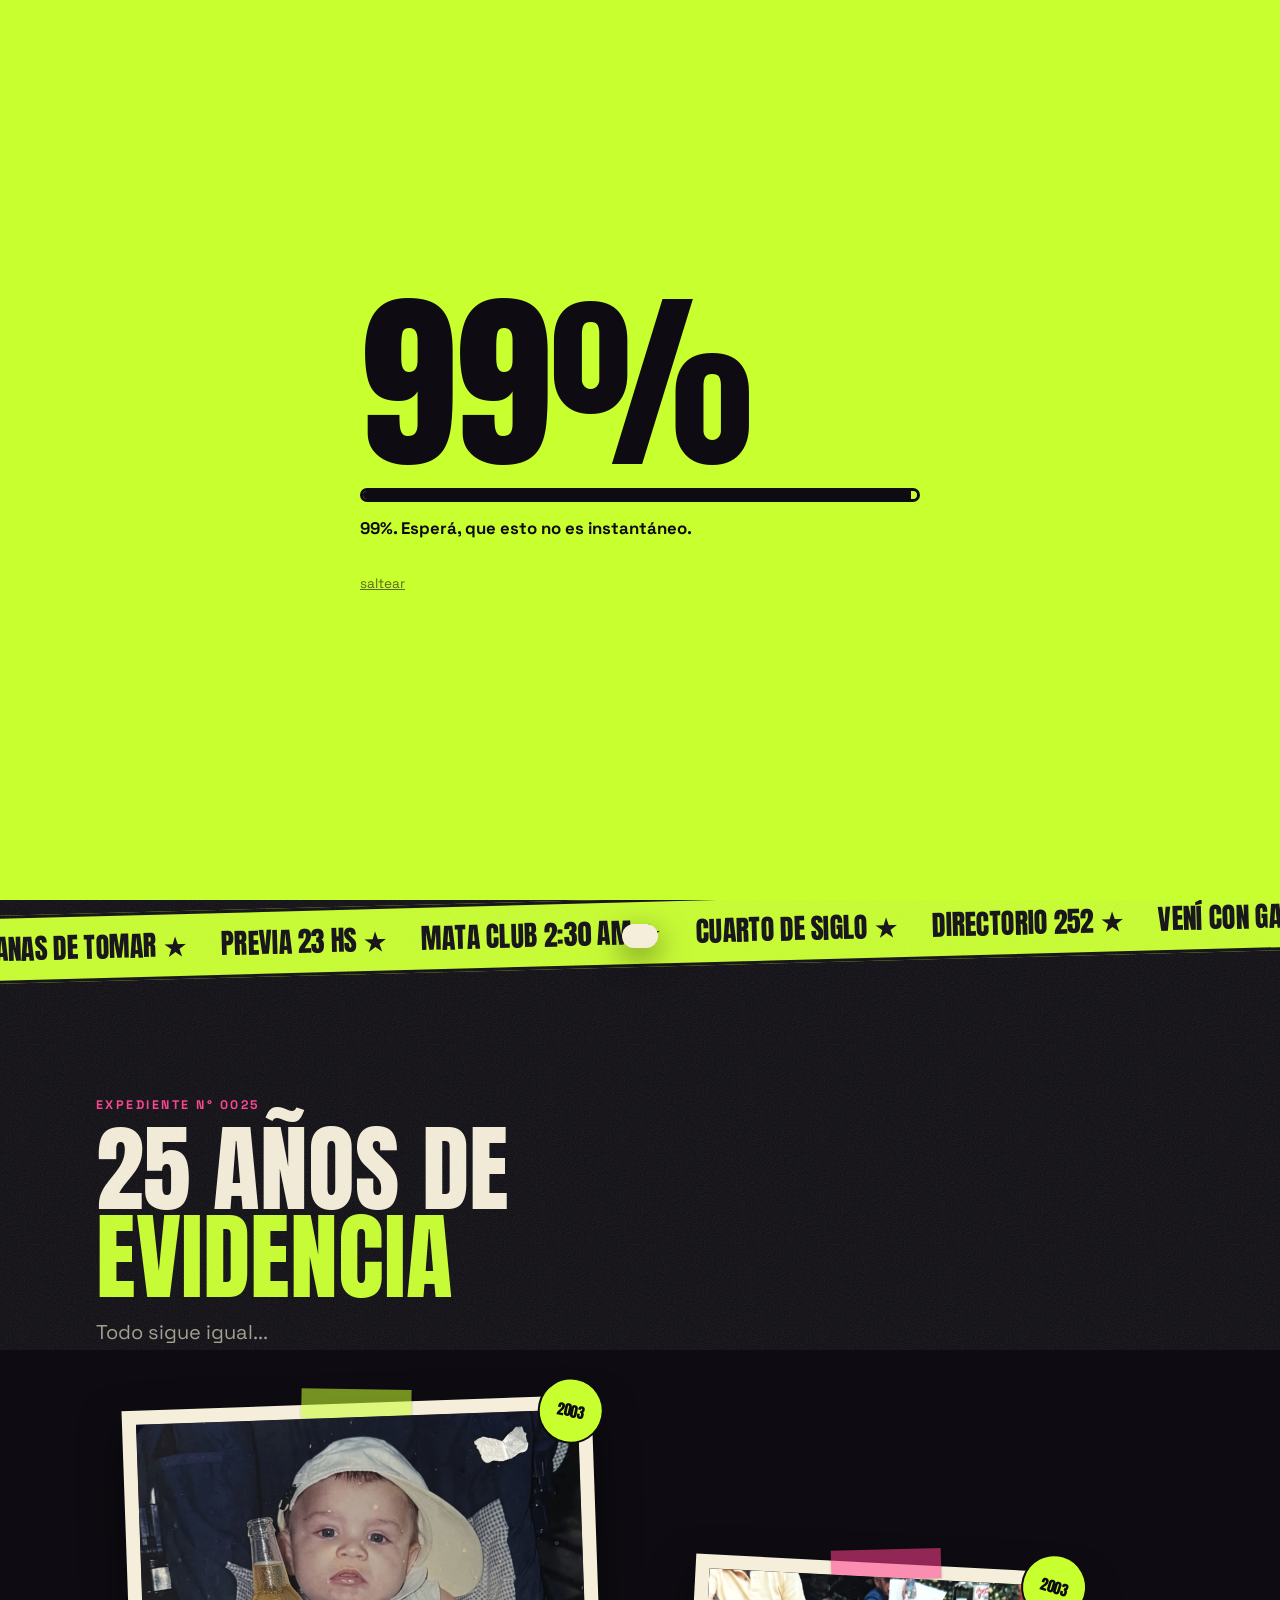
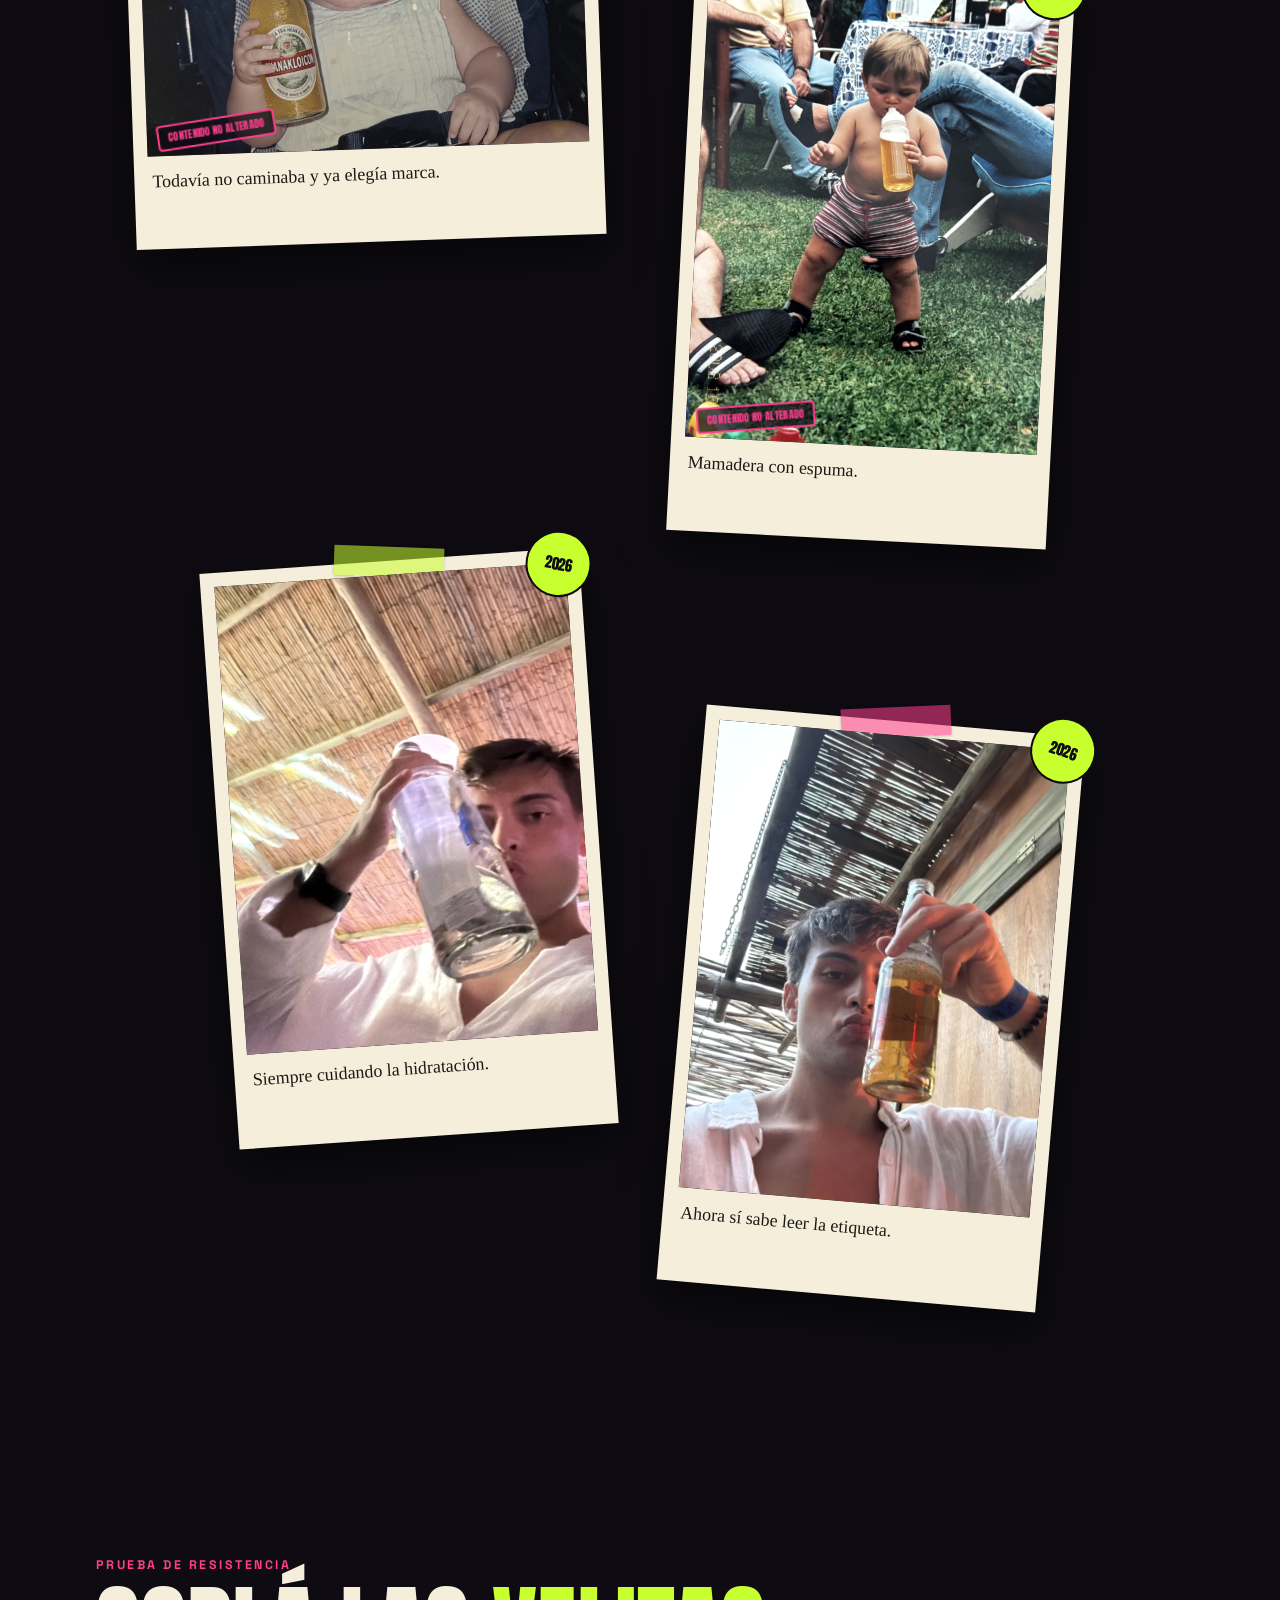
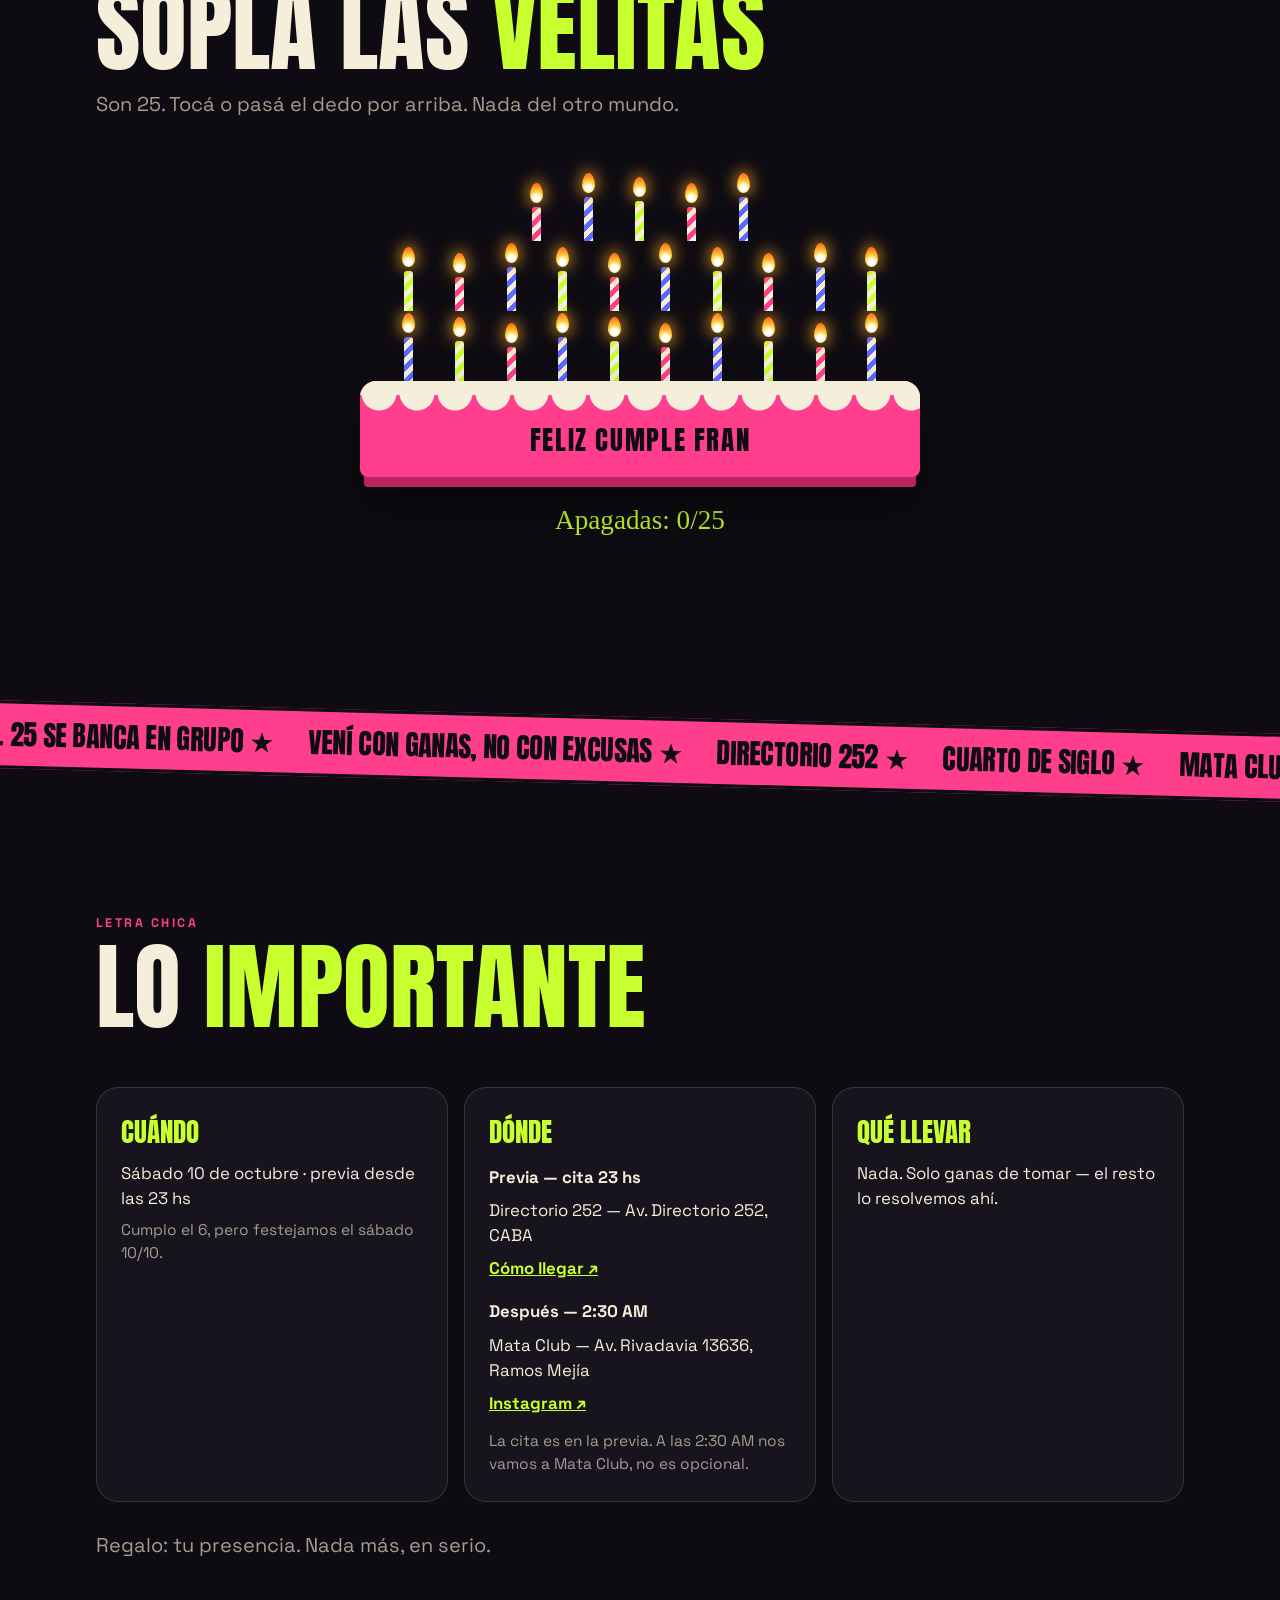
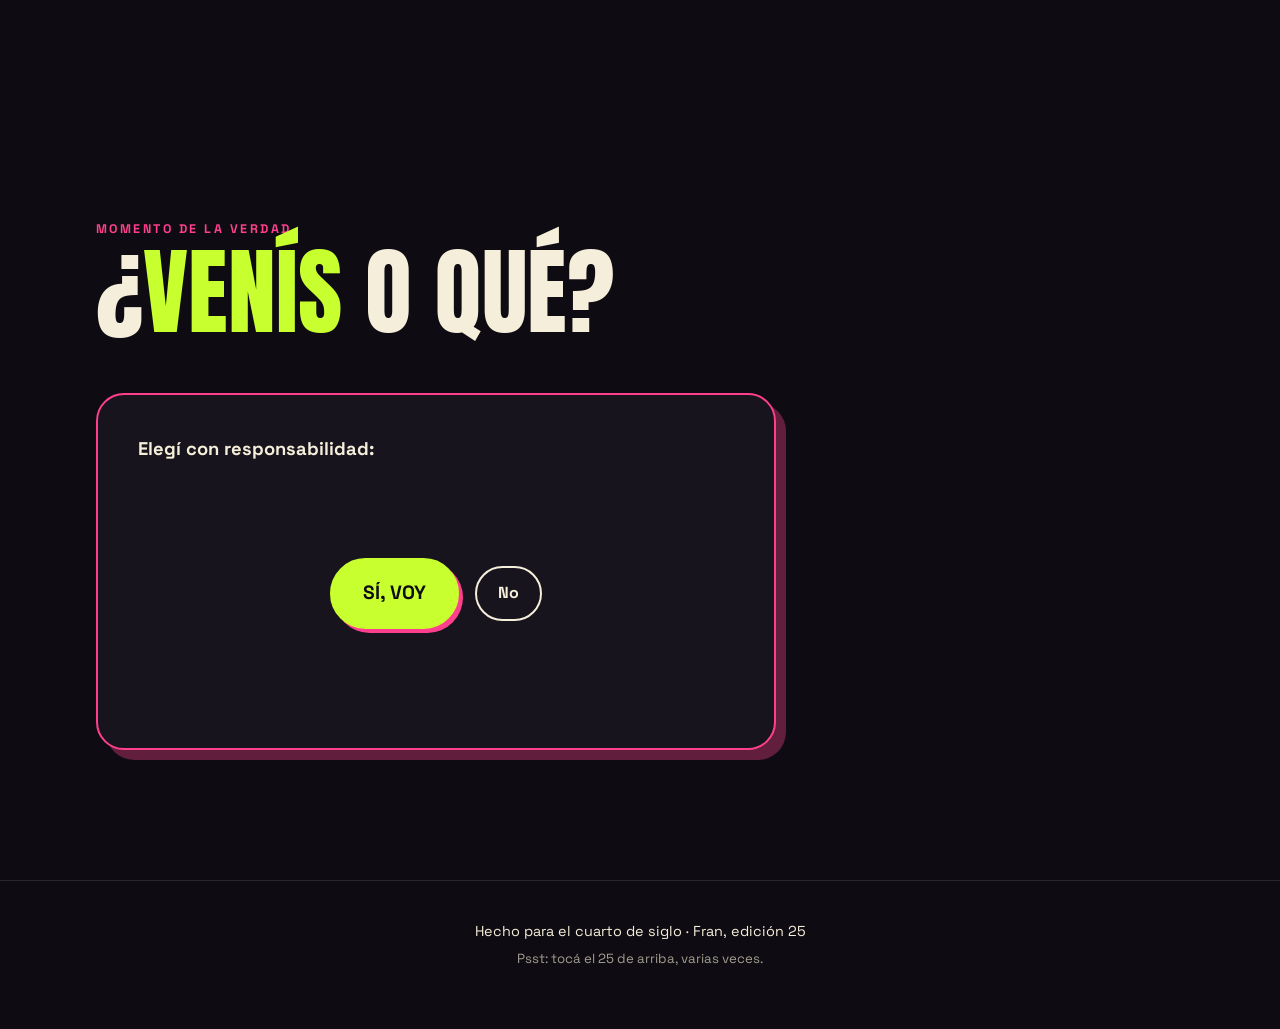
==== commit 2e87f7b8: "Rehacer sección de fotos y ajustar hero y velitas - Hero: sacar frase de relleno y horario de la pre" ====
--- a/index.html
+++ b/index.html
@@ -61,10 +61,10 @@
       </span>
     </h1>
 
-    <p class="hero-sub" id="hero-sub">Un cuarto de siglo. No redondea ni para bien ni para mal.</p>
+    <p class="hero-sub" id="hero-sub">Un cuarto de siglo.</p>
 
     <p class="hero-meta">
-      <span data-cfg="fechaTexto"></span>
+      <span data-cfg="fechaTextoHero"></span>
     </p>
 
     <div class="countdown" id="countdown" aria-label="Cuenta regresiva">
@@ -84,13 +84,7 @@
     <div class="section-head">
       <p class="kicker">Expediente N° 0025</p>
       <h2>25 años de <em>evidencia</em></h2>
-      <p class="lead">Material que quedó documentado antes de que existiera el modo avión. <span id="vivo"></span></p>
-    </div>
-
-    <div class="edadometro" id="edadometro">
-      <span class="edad-label">EDAD</span>
-      <b id="edad-num">00</b>
-      <span class="edad-bar"><i id="edad-fill"></i></span>
+      <p class="lead">Todo sigue igual...</p>
     </div>
 
     <div class="polaroids" id="polaroids"></div>
--- a/css/styles.css
+++ b/css/styles.css
@@ -203,18 +203,7 @@
 .reveal { opacity: 0; transform: translateY(40px); transition: opacity .7s, transform .7s var(--ease-out); }
 .reveal.in { opacity: 1; transform: none; }
 
-/* ---------- edadómetro + polaroids ---------- */
-.edadometro {
-  position: sticky; top: 10px; z-index: 20; margin: 0 auto 28px; width: fit-content; max-width: 100%;
-  display: flex; align-items: center; gap: 10px; justify-content: center; white-space: nowrap;
-  background: rgba(14, 12, 18, .85); backdrop-filter: blur(8px); -webkit-backdrop-filter: blur(8px);
-  border: 2px solid var(--acid); border-radius: 999px; padding: 6px 16px;
-  font-size: .68rem; letter-spacing: .08em; text-transform: uppercase;
-}
-.edadometro b { font-family: var(--display); font-weight: 400; font-size: 1.7rem; line-height: 1; color: var(--acid); min-width: 1.3em; text-align: center; font-variant-numeric: tabular-nums; }
-.edad-bar { width: clamp(36px, 12vw, 140px); height: 8px; border-radius: 9px; background: rgba(245, 238, 218, .15); overflow: hidden; }
-.edad-bar i { display: block; height: 100%; width: 0; background: linear-gradient(90deg, var(--acid), var(--pink)); transition: width .5s; }
-
+/* ---------- polaroids ---------- */
 .fotos { overflow-x: clip; }
 .polaroids { display: grid; align-items: start; grid-template-columns: 1fr; gap: clamp(36px, 8vw, 70px); justify-items: center; }
 .polaroid {
@@ -231,7 +220,7 @@
   background: rgba(200, 255, 46, .55); box-shadow: 0 1px 3px rgba(0, 0, 0, .2);
 }
 .polaroid:nth-child(even)::before { background: rgba(255, 63, 142, .55); }
-.polaroid-img { aspect-ratio: 3 / 4; background: #2a2630; overflow: hidden; }
+.polaroid-img { position: relative; aspect-ratio: 3 / 4; background: #2a2630; overflow: hidden; }
 .polaroid.is-wide { width: min(92%, 470px); }
 .polaroid.is-wide .polaroid-img { aspect-ratio: 4 / 3; }
 .polaroid-img img { width: 100%; height: 100%; object-fit: cover; filter: saturate(.9) contrast(1.05); }
@@ -242,20 +231,29 @@
 .polaroid-ph span { font-size: 3.2rem; display: block; }
 .polaroid-ph code { color: var(--acid); }
 .polaroid figcaption { font-family: var(--hand); font-size: 1.12rem; line-height: 1.25; padding: 14px 4px 0; min-height: 4.2em; }
-.polaroid-edad {
+.polaroid-sticker {
   position: absolute; top: -18px; right: -12px; min-width: 66px; height: 66px; padding: 0 6px; border-radius: 33px;
   display: grid; place-items: center; background: var(--acid); color: var(--dark);
   font-family: var(--display); font-size: .92rem; transform: rotate(14deg); border: 2px solid var(--dark); z-index: 2;
 }
 figure { margin: 0; }
 
-/* polaroid final "evidencia destruida" */
-.polaroid-censura .polaroid-img { background: repeating-linear-gradient(45deg, #2a2630 0 14px, #1c1a20 14px 28px); }
-.polaroid-censura .censura-text {
-  width: 100%; height: 100%; display: grid; place-items: center; text-align: center; padding: 20px;
-  font-family: var(--display); text-transform: uppercase; font-size: clamp(1.1rem, 4vw, 1.5rem); line-height: 1.15; color: var(--pink);
-}
-.polaroid-censura .censura-text small { display: block; font-family: var(--hand); color: var(--ink); text-transform: none; font-size: .95rem; margin-top: 10px; }
+/* sello tipo peritaje, solo en las fotos que lo definan */
+.polaroid-sello {
+  position: absolute; left: 10px; bottom: 10px; z-index: 2; max-width: 62%;
+  padding: 5px 9px; border: 2px solid var(--pink); border-radius: 4px;
+  background: rgba(14, 12, 18, .74); color: var(--pink);
+  font-family: var(--display); font-weight: 400; text-transform: uppercase;
+  font-size: .64rem; letter-spacing: .03em; line-height: 1.2; text-align: center;
+  opacity: 0; transform: rotate(-7deg) scale(1);
+}
+.polaroid.in .polaroid-sello { animation: stamp-in .5s .45s cubic-bezier(.2, .8, .2, 1) both; }
+@keyframes stamp-in {
+  0% { opacity: 0; transform: rotate(-7deg) scale(2.4); }
+  55% { opacity: 1; transform: rotate(-7deg) scale(.9); }
+  80% { transform: rotate(-7deg) scale(1.08); }
+  100% { opacity: 1; transform: rotate(-7deg) scale(1); }
+}
 
 @media (min-width: 820px) {
   .polaroids { grid-template-columns: 1fr 1fr; column-gap: 40px; row-gap: 20px; }
@@ -265,9 +263,11 @@
 
 /* ---------- velitas ---------- */
 .cake { max-width: 560px; margin-inline: auto; touch-action: pan-y; user-select: none; -webkit-user-select: none; }
-.velas { display: grid; grid-template-columns: repeat(10, 1fr); row-gap: 4px; padding: 0 4%; }
+/* wrap-reverse: la última fila (la incompleta) queda arriba y centrada;
+   las filas completas se apilan abajo, pegadas a la torta. */
+.velas { display: flex; flex-wrap: wrap-reverse; justify-content: center; row-gap: 4px; padding: 0 4%; }
 .vela {
-  position: relative; height: 66px; padding: 0; background: none; border: 0;
+  position: relative; flex: 0 0 10%; height: 66px; padding: 0; background: none; border: 0;
   display: flex; align-items: flex-end; justify-content: center; -webkit-tap-highlight-color: transparent;
 }
 .vela::after { /* el palito */
